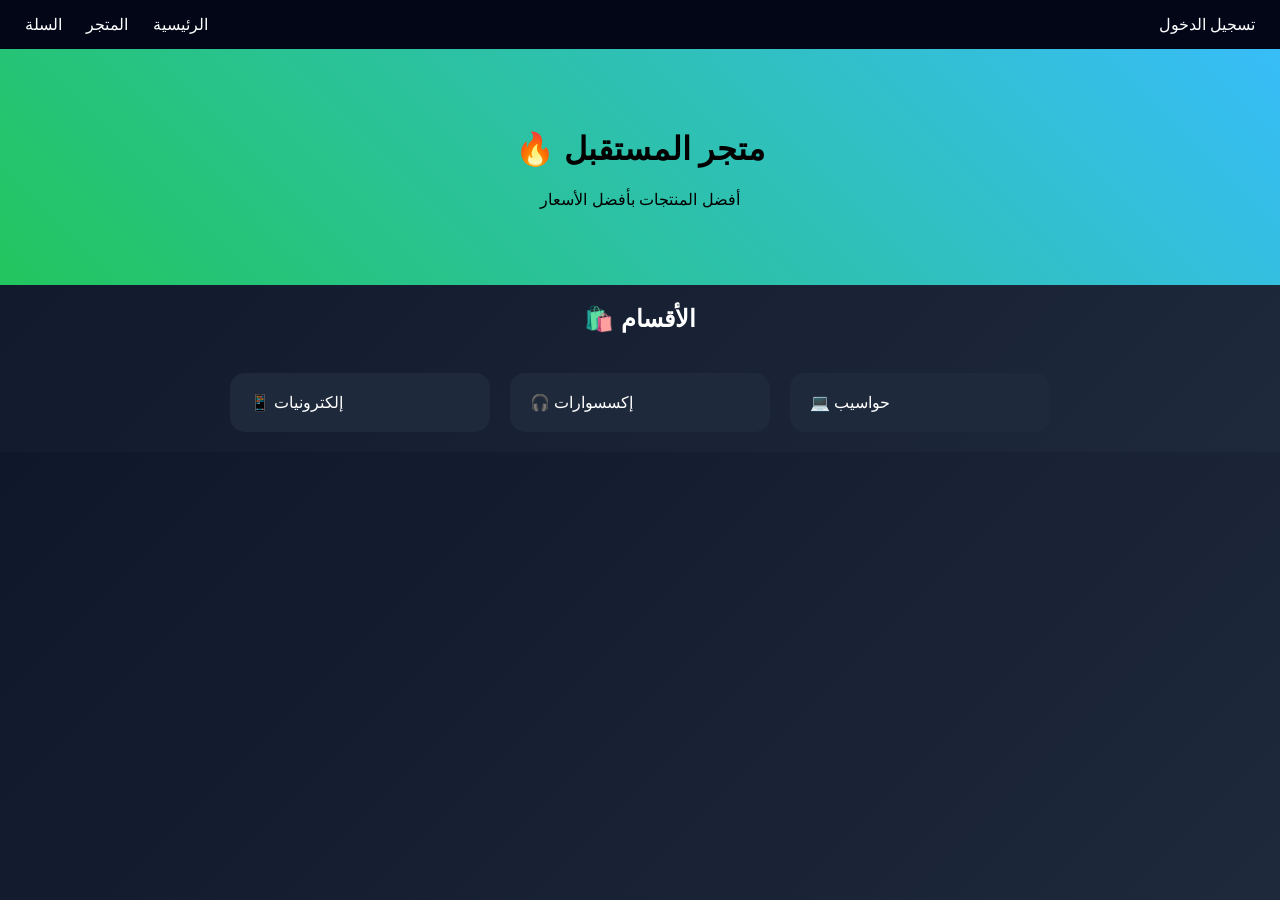
==== index.html @ 4cfd8ab0 "Update index.html" ====
<!DOCTYPE html>
<html lang="ar">
<head>
<meta charset="UTF-8">
<title>الرئيسية</title>
<link rel="stylesheet" href="style.css">
</head>

<body>

<nav>
<div>
<a href="index.html">الرئيسية</a>
<a href="shop.html">المتجر</a>
<a href="cart.html">السلة</a>
</div>

<div>
<a href="login.html">تسجيل الدخول</a>
</div>
</nav>

<div class="hero">
<h1>🔥 متجر المستقبل</h1>
<p>أفضل المنتجات بأفضل الأسعار</p>
</div>

<h2 style="text-align:center;">🛍️ الأقسام</h2>
<div class="products">
<div class="card">📱 إلكترونيات</div>
<div class="card">🎧 إكسسوارات</div>
<div class="card">💻 حواسيب</div>
</div>

</body>
</html>
---- style.css ----
body{
margin:0;
font-family:Arial;
background:linear-gradient(135deg,#0f172a,#1e293b);
color:white;
}

/* Navbar */
nav{
display:flex;
justify-content:space-between;
padding:15px;
background:#020617;
}

nav a{
color:white;
margin:10px;
text-decoration:none;
}

/* Hero */
.hero{
text-align:center;
padding:60px;
background:linear-gradient(45deg,#22c55e,#38bdf8);
color:black;
}

/* Cards */
.products{
display:flex;
flex-wrap:wrap;
gap:20px;
justify-content:center;
padding:20px;
}

.card{
background:#1e293b;
padding:20px;
border-radius:15px;
width:220px;
transition:0.3s;
}

.card:hover{
transform:scale(1.05);
}

button{
background:#22c55e;
border:none;
padding:10px;
border-radius:10px;
color:white;
cursor:pointer;
}

.sale{
color:yellow;
font-weight:bold;
}

input{
padding:10px;
border-radius:8px;
border:none;
margin:10px;
}
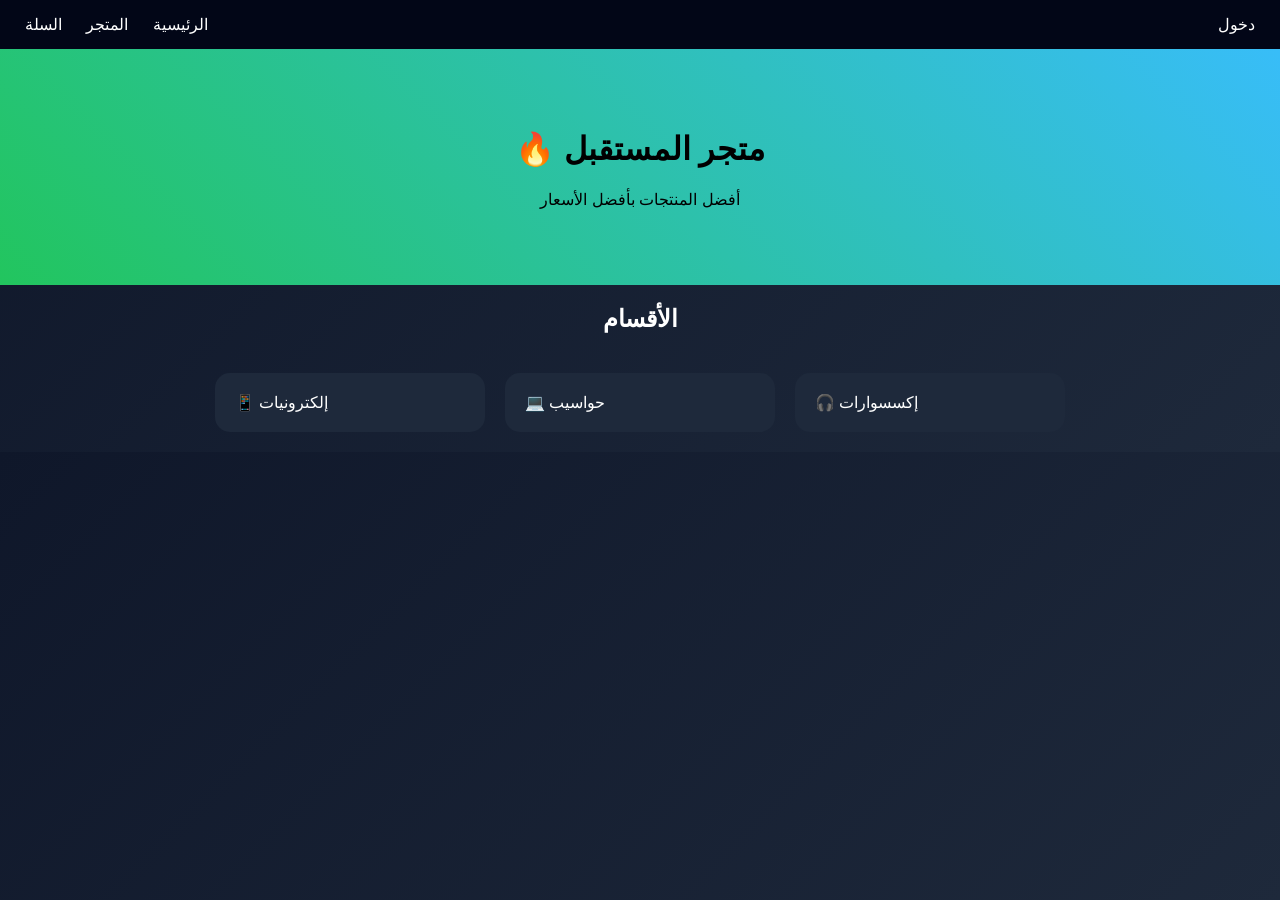
==== commit e679924e: "Update index.html" ====
--- a/index.html
+++ b/index.html
@@ -14,9 +14,8 @@
 <a href="shop.html">المتجر</a>
 <a href="cart.html">السلة</a>
 </div>
-
 <div>
-<a href="login.html">تسجيل الدخول</a>
+<a href="login.html">دخول</a>
 </div>
 </nav>
 
@@ -25,11 +24,12 @@
 <p>أفضل المنتجات بأفضل الأسعار</p>
 </div>
 
-<h2 style="text-align:center;">🛍️ الأقسام</h2>
+<h2 style="text-align:center;">الأقسام</h2>
+
 <div class="products">
 <div class="card">📱 إلكترونيات</div>
+<div class="card">💻 حواسيب</div>
 <div class="card">🎧 إكسسوارات</div>
-<div class="card">💻 حواسيب</div>
 </div>
 
 </body>
--- a/style.css
+++ b/style.css
@@ -27,7 +27,7 @@
 color:black;
 }
 
-/* Cards */
+/* Products */
 .products{
 display:flex;
 flex-wrap:wrap;
@@ -40,12 +40,18 @@
 background:#1e293b;
 padding:20px;
 border-radius:15px;
-width:220px;
+width:230px;
 transition:0.3s;
+position:relative;
 }
 
 .card:hover{
 transform:scale(1.05);
+}
+
+img{
+width:100%;
+border-radius:10px;
 }
 
 button{
@@ -55,16 +61,24 @@
 border-radius:10px;
 color:white;
 cursor:pointer;
+margin:5px;
 }
 
-.sale{
-color:yellow;
-font-weight:bold;
+.badge{
+position:absolute;
+top:10px;
+left:10px;
+background:red;
+padding:5px;
+border-radius:8px;
+font-size:12px;
 }
 
-input{
-padding:10px;
-border-radius:8px;
-border:none;
-margin:10px;
+.rating{
+color:gold;
 }
+
+.favorite{
+cursor:pointer;
+font-size:20px;
+}
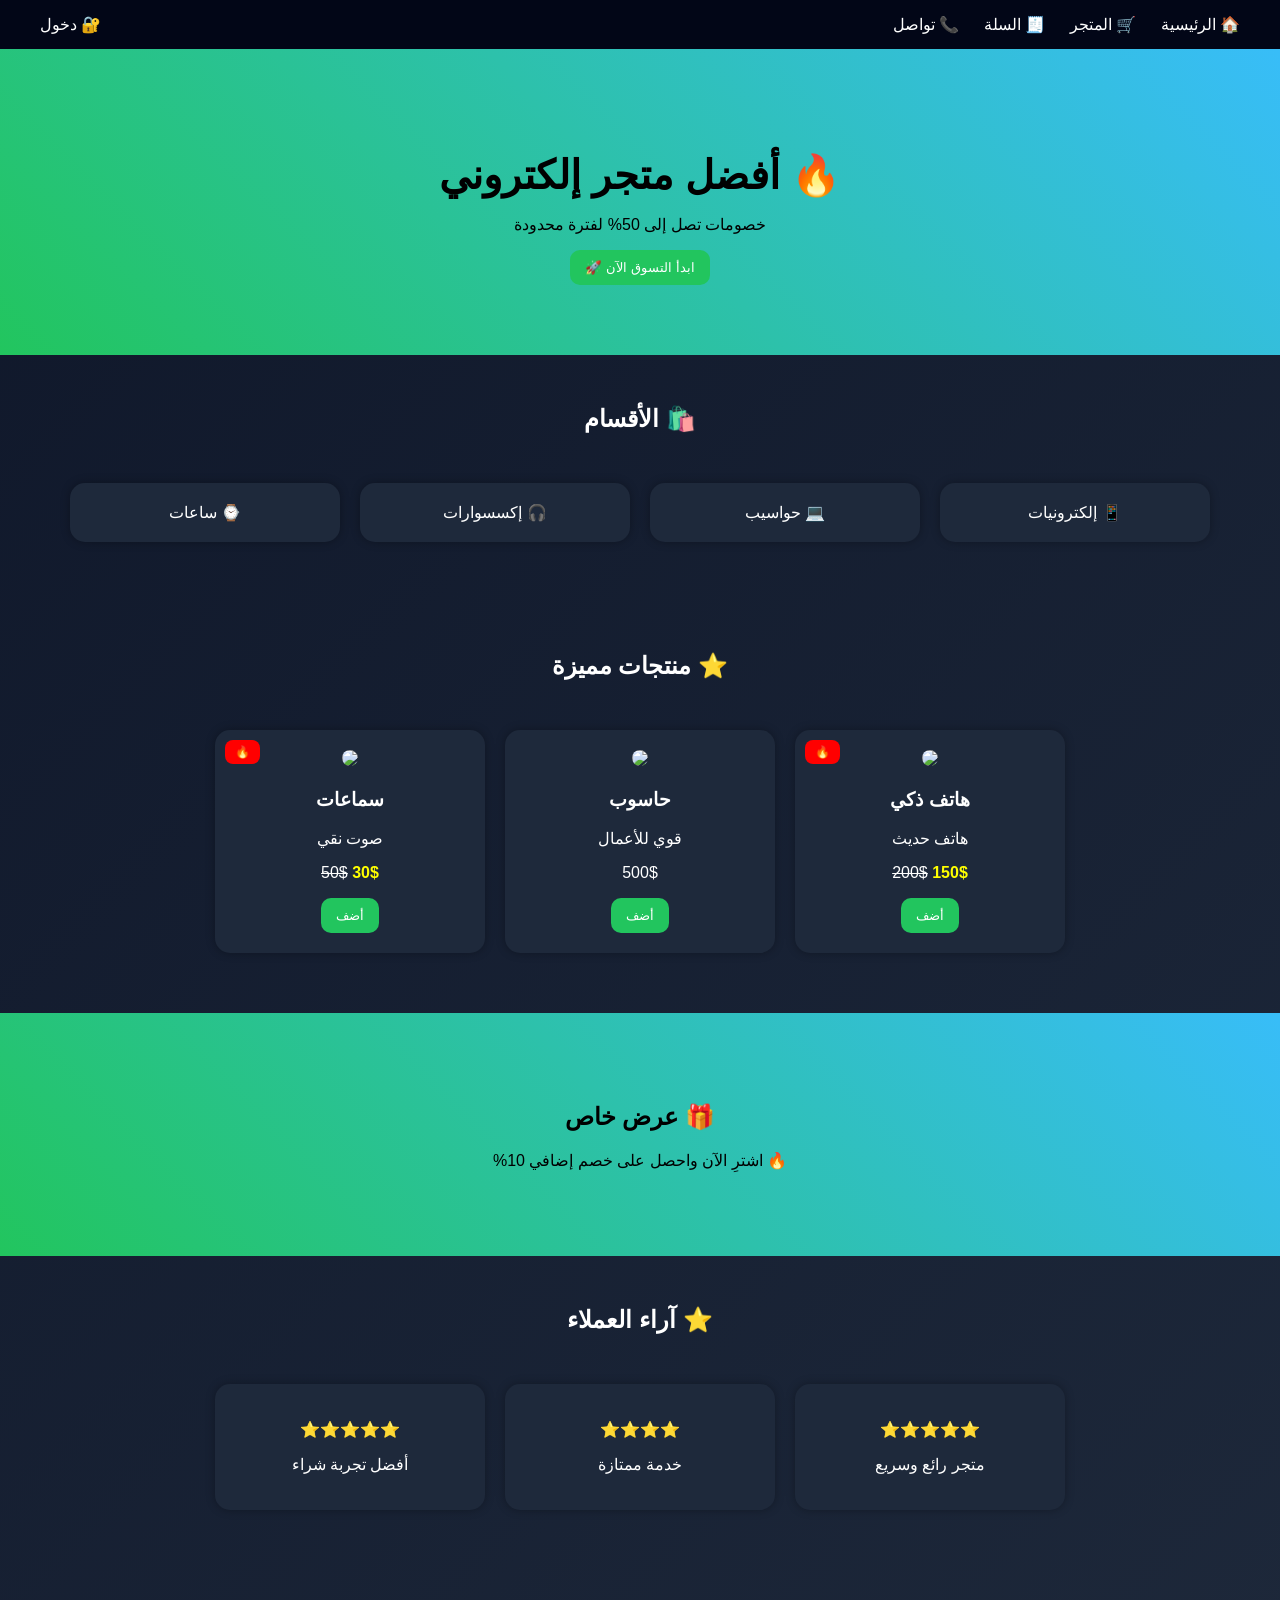
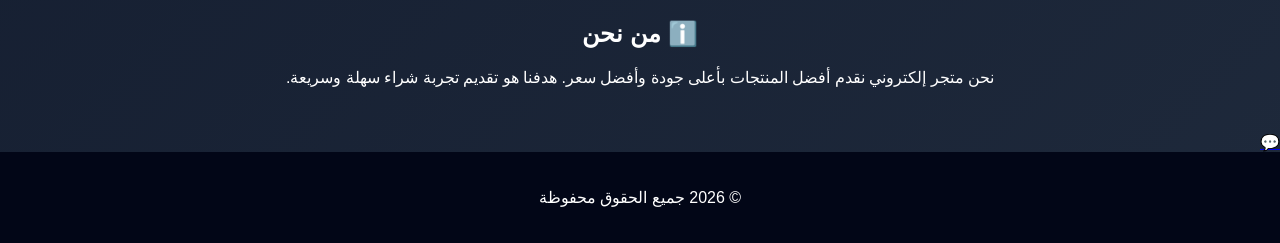
==== commit 0332e661: "Update index.html" ====
--- a/index.html
+++ b/index.html
@@ -1,36 +1,131 @@
 <!DOCTYPE html>
-<html lang="ar">
+<html lang="ar" dir="rtl">
 <head>
 <meta charset="UTF-8">
-<title>الرئيسية</title>
+<meta name="viewport" content="width=device-width, initial-scale=1.0">
+<title>متجر احترافي</title>
 <link rel="stylesheet" href="style.css">
+<script src="script.js"></script>
 </head>
 
 <body>
 
+<!-- ===== Navbar ===== -->
 <nav>
 <div>
-<a href="index.html">الرئيسية</a>
-<a href="shop.html">المتجر</a>
-<a href="cart.html">السلة</a>
+<a href="#">🏠 الرئيسية</a>
+<a href="shop.html">🛒 المتجر</a>
+<a href="cart.html">🧾 السلة</a>
+<a href="contact.html">📞 تواصل</a>
 </div>
+
 <div>
-<a href="login.html">دخول</a>
+<a href="login.html">🔐 دخول</a>
 </div>
 </nav>
 
-<div class="hero">
-<h1>🔥 متجر المستقبل</h1>
-<p>أفضل المنتجات بأفضل الأسعار</p>
-</div>
+<!-- ===== Hero ===== -->
+<section class="hero">
+<h1>🔥 أفضل متجر إلكتروني</h1>
+<p>خصومات تصل إلى 50% لفترة محدودة</p>
+<a href="shop.html">
+<button>ابدأ التسوق الآن 🚀</button>
+</a>
+</section>
 
-<h2 style="text-align:center;">الأقسام</h2>
+<!-- ===== Categories ===== -->
+<section class="container">
+<h2>🛍️ الأقسام</h2>
 
 <div class="products">
 <div class="card">📱 إلكترونيات</div>
 <div class="card">💻 حواسيب</div>
 <div class="card">🎧 إكسسوارات</div>
+<div class="card">⌚ ساعات</div>
 </div>
+</section>
+
+<!-- ===== Featured Products ===== -->
+<section class="container">
+<h2>⭐ منتجات مميزة</h2>
+
+<div class="products">
+
+<div class="card">
+<span class="badge">🔥</span>
+<img src="https://images.unsplash.com/photo-1511707171634-5f897ff02aa9">
+<h3>هاتف ذكي</h3>
+<p>هاتف حديث</p>
+<p><span class="sale">150$</span> <del>200$</del></p>
+<button onclick="add('هاتف',150,'https://images.unsplash.com/photo-1511707171634-5f897ff02aa9')">أضف</button>
+</div>
+
+<div class="card">
+<img src="https://images.unsplash.com/photo-1517336714731-489689fd1ca8">
+<h3>حاسوب</h3>
+<p>قوي للأعمال</p>
+<p>500$</p>
+<button onclick="add('حاسوب',500,'https://images.unsplash.com/photo-1517336714731-489689fd1ca8')">أضف</button>
+</div>
+
+<div class="card">
+<span class="badge">🔥</span>
+<img src="https://images.unsplash.com/photo-1518444065439-e933c06ce9cd">
+<h3>سماعات</h3>
+<p>صوت نقي</p>
+<p><span class="sale">30$</span> <del>50$</del></p>
+<button onclick="add('سماعات',30,'https://images.unsplash.com/photo-1518444065439-e933c06ce9cd')">أضف</button>
+</div>
+
+</div>
+</section>
+
+<!-- ===== Offer Banner ===== -->
+<section class="hero">
+<h2>🎁 عرض خاص</h2>
+<p>🔥 اشترِ الآن واحصل على خصم إضافي 10%</p>
+</section>
+
+<!-- ===== Reviews ===== -->
+<section class="container">
+<h2>⭐ آراء العملاء</h2>
+
+<div class="products">
+
+<div class="card">
+<p>⭐⭐⭐⭐⭐</p>
+<p>متجر رائع وسريع</p>
+</div>
+
+<div class="card">
+<p>⭐⭐⭐⭐</p>
+<p>خدمة ممتازة</p>
+</div>
+
+<div class="card">
+<p>⭐⭐⭐⭐⭐</p>
+<p>أفضل تجربة شراء</p>
+</div>
+
+</div>
+</section>
+
+<!-- ===== About ===== -->
+<section class="container">
+<h2>ℹ️ من نحن</h2>
+<p>
+نحن متجر إلكتروني نقدم أفضل المنتجات بأعلى جودة وأفضل سعر.
+هدفنا هو تقديم تجربة شراء سهلة وسريعة.
+</p>
+</section>
+
+<!-- ===== WhatsApp ===== -->
+<a href="https://wa.me/2130673757838" class="whatsapp">💬</a>
+
+<!-- ===== Footer ===== -->
+<footer style="text-align:center;padding:20px;background:#020617;">
+<p>© 2026 جميع الحقوق محفوظة</p>
+</footer>
 
 </body>
 </html>
--- a/style.css
+++ b/style.css
@@ -1,39 +1,53 @@
+
+/* ===== الأساس ===== */
 body{
 margin:0;
-font-family:Arial;
+font-family:Arial, sans-serif;
 background:linear-gradient(135deg,#0f172a,#1e293b);
 color:white;
 }
 
-/* Navbar */
+/* ===== Navbar ===== */
 nav{
 display:flex;
 justify-content:space-between;
-padding:15px;
+align-items:center;
+padding:15px 30px;
 background:#020617;
+box-shadow:0 0 10px rgba(0,0,0,0.5);
 }
 
 nav a{
 color:white;
-margin:10px;
+margin:0 10px;
 text-decoration:none;
-}
-
-/* Hero */
+transition:0.3s;
+}
+
+nav a:hover{
+color:#38bdf8;
+}
+
+/* ===== Hero ===== */
 .hero{
 text-align:center;
-padding:60px;
+padding:70px 20px;
 background:linear-gradient(45deg,#22c55e,#38bdf8);
 color:black;
 }
 
-/* Products */
+.hero h1{
+font-size:40px;
+margin-bottom:10px;
+}
+
+/* ===== Products ===== */
 .products{
 display:flex;
 flex-wrap:wrap;
+justify-content:center;
 gap:20px;
-justify-content:center;
-padding:20px;
+padding:30px;
 }
 
 .card{
@@ -41,27 +55,29 @@
 padding:20px;
 border-radius:15px;
 width:230px;
-transition:0.3s;
 position:relative;
+transition:0.3s;
+box-shadow:0 0 10px rgba(0,0,0,0.3);
 }
 
 .card:hover{
-transform:scale(1.05);
-}
-
-img{
+transform:translateY(-10px) scale(1.03);
+box-shadow:0 0 20px rgba(0,0,0,0.6);
+}
+
+.card img{
 width:100%;
 border-radius:10px;
 }
 
-button{
-background:#22c55e;
-border:none;
-padding:10px;
-border-radius:10px;
-color:white;
-cursor:pointer;
-margin:5px;
+/* ===== الأسعار ===== */
+.price{
+margin:10px 0;
+}
+
+.sale{
+color:yellow;
+font-weight:bold;
 }
 
 .badge{
@@ -69,16 +85,129 @@
 top:10px;
 left:10px;
 background:red;
-padding:5px;
+padding:5px 10px;
 border-radius:8px;
 font-size:12px;
 }
 
+/* ===== التقييم ===== */
 .rating{
 color:gold;
-}
-
+margin:5px 0;
+}
+
+/* ===== الأزرار ===== */
+button{
+background:#22c55e;
+border:none;
+padding:10px 15px;
+border-radius:10px;
+color:white;
+cursor:pointer;
+transition:0.3s;
+}
+
+button:hover{
+background:#16a34a;
+transform:scale(1.05);
+}
+
+/* ===== المفضلة ===== */
 .favorite{
 cursor:pointer;
 font-size:20px;
-}
+display:inline-block;
+margin:5px;
+transition:0.3s;
+}
+
+.favorite:hover{
+transform:scale(1.2);
+color:red;
+}
+
+/* ===== السلة ===== */
+.item{
+background:#1e293b;
+padding:15px;
+margin:15px;
+border-radius:15px;
+display:flex;
+align-items:center;
+gap:15px;
+}
+
+.item img{
+width:80px;
+border-radius:10px;
+}
+
+.item h3{
+margin:0;
+}
+
+/* ===== الكمية ===== */
+.qty{
+display:flex;
+align-items:center;
+gap:10px;
+}
+
+.qty button{
+padding:5px 10px;
+}
+
+/* ===== الإجمالي ===== */
+.summary{
+text-align:center;
+padding:20px;
+background:#020617;
+border-radius:10px;
+margin:20px;
+}
+
+/* ===== input ===== */
+input{
+padding:10px;
+border-radius:10px;
+border:none;
+margin:10px;
+}
+
+/* ===== إشعارات ===== */
+.notify{
+position:fixed;
+top:20px;
+right:20px;
+background:#22c55e;
+padding:15px;
+border-radius:10px;
+box-shadow:0 0 10px #22c55e;
+animation:fade 2s;
+}
+
+@keyframes fade{
+0%{opacity:0; transform:translateY(-20px);}
+10%{opacity:1;}
+90%{opacity:1;}
+100%{opacity:0; transform:translateY(-20px);}
+}
+
+/* ===== صفحات عامة ===== */
+.container{
+padding:30px;
+text-align:center;
+}
+
+/* ===== Responsive ===== */
+@media(max-width:768px){
+.products{
+flex-direction:column;
+align-items:center;
+}
+
+.item{
+flex-direction:column;
+text-align:center;
+}
+}
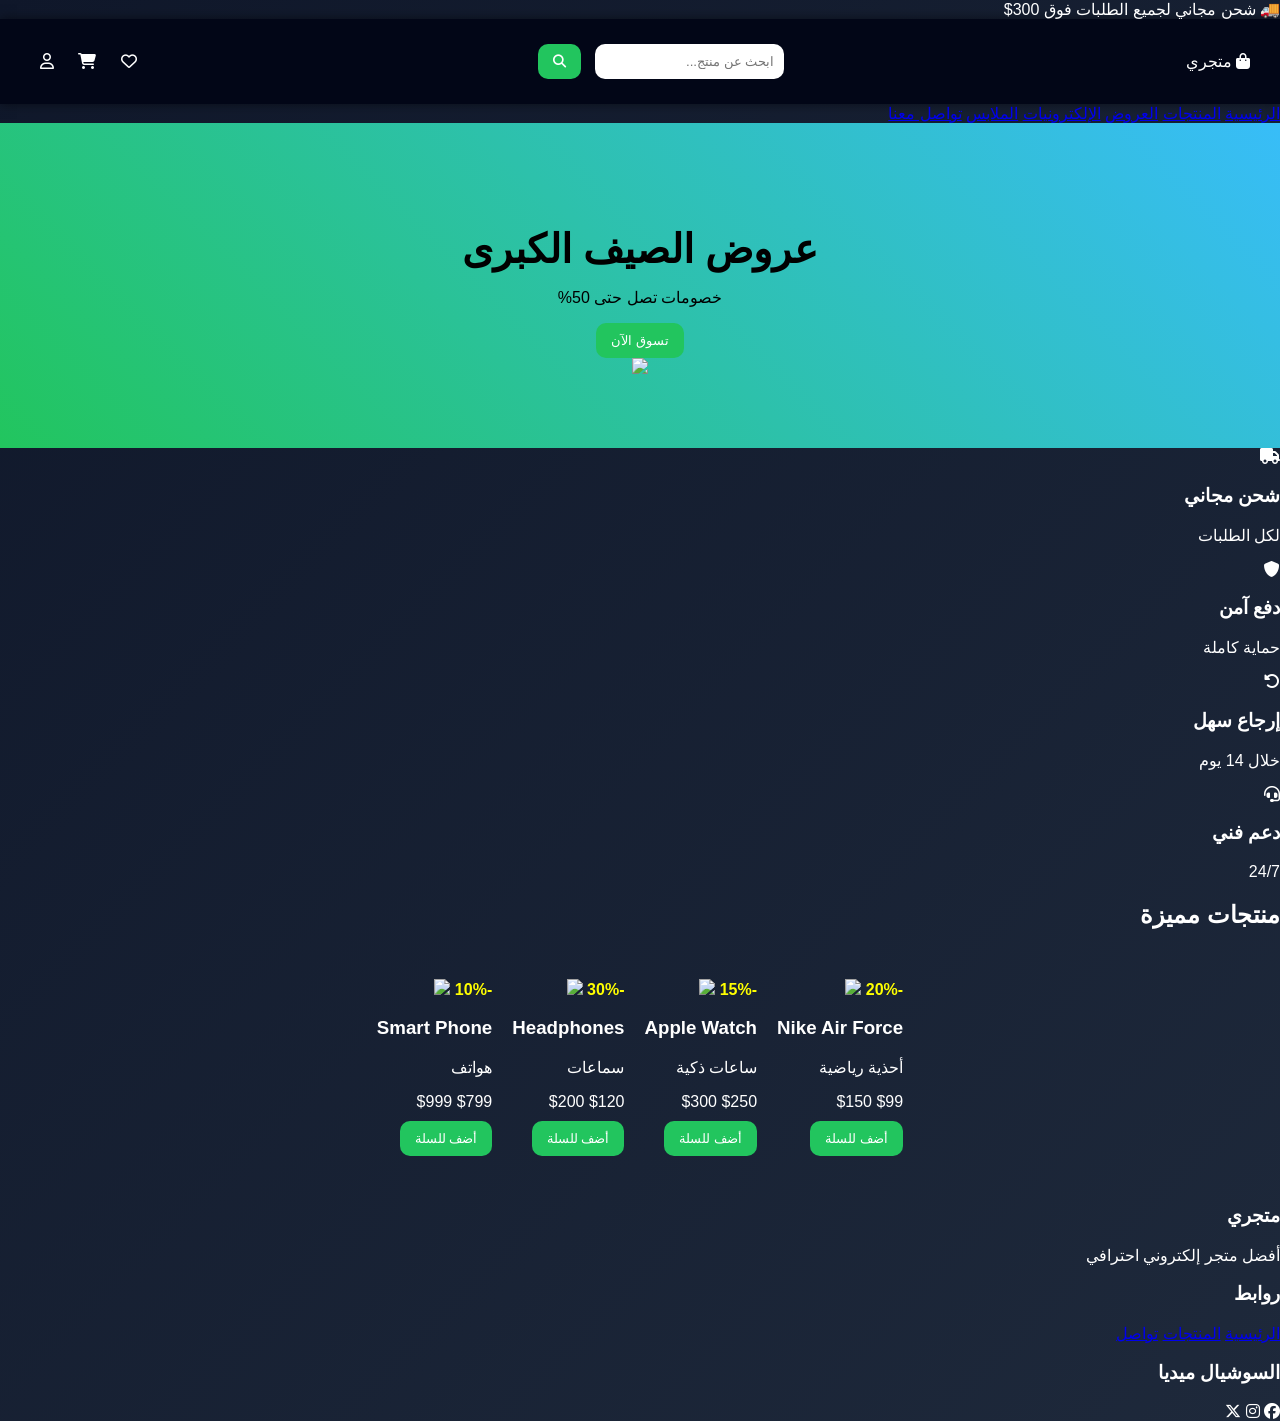
==== commit 50dd8af8: "Update index.html" ====
--- a/index.html
+++ b/index.html
@@ -1,131 +1,237 @@
+<!-- index.html -->
 <!DOCTYPE html>
 <html lang="ar" dir="rtl">
 <head>
-<meta charset="UTF-8">
-<meta name="viewport" content="width=device-width, initial-scale=1.0">
-<title>متجر احترافي</title>
-<link rel="stylesheet" href="style.css">
+  <meta charset="UTF-8">
+  <meta name="viewport" content="width=device-width, initial-scale=1.0">
+  <title>متجري الاحترافي</title>
+
+  <!-- Icons -->
+  <link rel="stylesheet"
+  href="https://cdnjs.cloudflare.com/ajax/libs/font-awesome/6.5.1/css/all.min.css"/>
+
+  <!-- CSS -->
+  <link rel="stylesheet" href="style.css">
+</head>
+
+<body>
+
+<!-- ================= TOP BAR ================= -->
+<div class="top-bar">
+  🚚 شحن مجاني لجميع الطلبات فوق 300$
+</div>
+
+<!-- ================= NAVBAR ================= -->
+<nav class="navbar">
+
+  <div class="logo">
+    <i class="fa-solid fa-bag-shopping"></i>
+    <span>متجري</span>
+  </div>
+
+  <div class="search-box">
+    <input type="text" placeholder="ابحث عن منتج...">
+    <button><i class="fa-solid fa-magnifying-glass"></i></button>
+  </div>
+
+  <div class="nav-icons">
+    <a href="#"><i class="fa-regular fa-heart"></i></a>
+    <a href="#"><i class="fa-solid fa-cart-shopping"></i></a>
+    <a href="#"><i class="fa-regular fa-user"></i></a>
+  </div>
+
+</nav>
+
+<!-- ================= MENU ================= -->
+<div class="menu">
+
+  <a href="#">الرئيسية</a>
+  <a href="#">المنتجات</a>
+  <a href="#">العروض</a>
+  <a href="#">الإلكترونيات</a>
+  <a href="#">الملابس</a>
+  <a href="#">تواصل معنا</a>
+
+</div>
+
+<!-- ================= HERO ================= -->
+<section class="hero">
+
+  <div class="hero-text">
+    <h1>عروض الصيف الكبرى</h1>
+    <p>خصومات تصل حتى 50%</p>
+    <button>تسوق الآن</button>
+  </div>
+
+  <div class="hero-image">
+    <img src="https://images.unsplash.com/photo-1511707171634-5f897ff02aa9?q=80&w=1200&auto=format&fit=crop">
+  </div>
+
+</section>
+
+<!-- ================= FEATURES ================= -->
+<section class="features">
+
+  <div class="feature">
+    <i class="fa-solid fa-truck"></i>
+    <h3>شحن مجاني</h3>
+    <p>لكل الطلبات</p>
+  </div>
+
+  <div class="feature">
+    <i class="fa-solid fa-shield"></i>
+    <h3>دفع آمن</h3>
+    <p>حماية كاملة</p>
+  </div>
+
+  <div class="feature">
+    <i class="fa-solid fa-rotate-left"></i>
+    <h3>إرجاع سهل</h3>
+    <p>خلال 14 يوم</p>
+  </div>
+
+  <div class="feature">
+    <i class="fa-solid fa-headset"></i>
+    <h3>دعم فني</h3>
+    <p>24/7</p>
+  </div>
+
+</section>
+
+<!-- ================= PRODUCTS ================= -->
+<section class="products-section">
+
+  <div class="section-title">
+    <h2>منتجات مميزة</h2>
+  </div>
+
+  <div class="products">
+
+    <!-- PRODUCT -->
+    <div class="product-card">
+
+      <span class="sale">-20%</span>
+
+      <img src="https://images.unsplash.com/photo-1542291026-7eec264c27ff?q=80&w=800&auto=format&fit=crop">
+
+      <h3>Nike Air Force</h3>
+
+      <p class="category">أحذية رياضية</p>
+
+      <div class="price">
+        <span class="new-price">$99</span>
+        <span class="old-price">$150</span>
+      </div>
+
+      <button onclick="addToCart('Nike Air Force')">
+        أضف للسلة
+      </button>
+
+    </div>
+
+    <!-- PRODUCT -->
+    <div class="product-card">
+
+      <span class="sale">-15%</span>
+
+      <img src="https://images.unsplash.com/photo-1512496015851-a90fb38ba796?q=80&w=800&auto=format&fit=crop">
+
+      <h3>Apple Watch</h3>
+
+      <p class="category">ساعات ذكية</p>
+
+      <div class="price">
+        <span class="new-price">$250</span>
+        <span class="old-price">$300</span>
+      </div>
+
+      <button onclick="addToCart('Apple Watch')">
+        أضف للسلة
+      </button>
+
+    </div>
+
+    <!-- PRODUCT -->
+    <div class="product-card">
+
+      <span class="sale">-30%</span>
+
+      <img src="https://images.unsplash.com/photo-1505740420928-5e560c06d30e?q=80&w=800&auto=format&fit=crop">
+
+      <h3>Headphones</h3>
+
+      <p class="category">سماعات</p>
+
+      <div class="price">
+        <span class="new-price">$120</span>
+        <span class="old-price">$200</span>
+      </div>
+
+      <button onclick="addToCart('Headphones')">
+        أضف للسلة
+      </button>
+
+    </div>
+
+    <!-- PRODUCT -->
+    <div class="product-card">
+
+      <span class="sale">-10%</span>
+
+      <img src="https://images.unsplash.com/photo-1546868871-7041f2a55e12?q=80&w=800&auto=format&fit=crop">
+
+      <h3>Smart Phone</h3>
+
+      <p class="category">هواتف</p>
+
+      <div class="price">
+        <span class="new-price">$799</span>
+        <span class="old-price">$999</span>
+      </div>
+
+      <button onclick="addToCart('Smart Phone')">
+        أضف للسلة
+      </button>
+
+    </div>
+
+  </div>
+
+</section>
+
+<!-- ================= FOOTER ================= -->
+<footer>
+
+  <div class="footer-content">
+
+    <div>
+      <h3>متجري</h3>
+      <p>أفضل متجر إلكتروني احترافي</p>
+    </div>
+
+    <div>
+      <h3>روابط</h3>
+      <a href="#">الرئيسية</a>
+      <a href="#">المنتجات</a>
+      <a href="#">تواصل</a>
+    </div>
+
+    <div>
+      <h3>السوشيال ميديا</h3>
+
+      <div class="socials">
+        <i class="fa-brands fa-facebook"></i>
+        <i class="fa-brands fa-instagram"></i>
+        <i class="fa-brands fa-x-twitter"></i>
+      </div>
+
+    </div>
+
+  </div>
+
+</footer>
+
 <script src="script.js"></script>
-</head>
-
-<body>
-
-<!-- ===== Navbar ===== -->
-<nav>
-<div>
-<a href="#">🏠 الرئيسية</a>
-<a href="shop.html">🛒 المتجر</a>
-<a href="cart.html">🧾 السلة</a>
-<a href="contact.html">📞 تواصل</a>
-</div>
-
-<div>
-<a href="login.html">🔐 دخول</a>
-</div>
-</nav>
-
-<!-- ===== Hero ===== -->
-<section class="hero">
-<h1>🔥 أفضل متجر إلكتروني</h1>
-<p>خصومات تصل إلى 50% لفترة محدودة</p>
-<a href="shop.html">
-<button>ابدأ التسوق الآن 🚀</button>
-</a>
-</section>
-
-<!-- ===== Categories ===== -->
-<section class="container">
-<h2>🛍️ الأقسام</h2>
-
-<div class="products">
-<div class="card">📱 إلكترونيات</div>
-<div class="card">💻 حواسيب</div>
-<div class="card">🎧 إكسسوارات</div>
-<div class="card">⌚ ساعات</div>
-</div>
-</section>
-
-<!-- ===== Featured Products ===== -->
-<section class="container">
-<h2>⭐ منتجات مميزة</h2>
-
-<div class="products">
-
-<div class="card">
-<span class="badge">🔥</span>
-<img src="https://images.unsplash.com/photo-1511707171634-5f897ff02aa9">
-<h3>هاتف ذكي</h3>
-<p>هاتف حديث</p>
-<p><span class="sale">150$</span> <del>200$</del></p>
-<button onclick="add('هاتف',150,'https://images.unsplash.com/photo-1511707171634-5f897ff02aa9')">أضف</button>
-</div>
-
-<div class="card">
-<img src="https://images.unsplash.com/photo-1517336714731-489689fd1ca8">
-<h3>حاسوب</h3>
-<p>قوي للأعمال</p>
-<p>500$</p>
-<button onclick="add('حاسوب',500,'https://images.unsplash.com/photo-1517336714731-489689fd1ca8')">أضف</button>
-</div>
-
-<div class="card">
-<span class="badge">🔥</span>
-<img src="https://images.unsplash.com/photo-1518444065439-e933c06ce9cd">
-<h3>سماعات</h3>
-<p>صوت نقي</p>
-<p><span class="sale">30$</span> <del>50$</del></p>
-<button onclick="add('سماعات',30,'https://images.unsplash.com/photo-1518444065439-e933c06ce9cd')">أضف</button>
-</div>
-
-</div>
-</section>
-
-<!-- ===== Offer Banner ===== -->
-<section class="hero">
-<h2>🎁 عرض خاص</h2>
-<p>🔥 اشترِ الآن واحصل على خصم إضافي 10%</p>
-</section>
-
-<!-- ===== Reviews ===== -->
-<section class="container">
-<h2>⭐ آراء العملاء</h2>
-
-<div class="products">
-
-<div class="card">
-<p>⭐⭐⭐⭐⭐</p>
-<p>متجر رائع وسريع</p>
-</div>
-
-<div class="card">
-<p>⭐⭐⭐⭐</p>
-<p>خدمة ممتازة</p>
-</div>
-
-<div class="card">
-<p>⭐⭐⭐⭐⭐</p>
-<p>أفضل تجربة شراء</p>
-</div>
-
-</div>
-</section>
-
-<!-- ===== About ===== -->
-<section class="container">
-<h2>ℹ️ من نحن</h2>
-<p>
-نحن متجر إلكتروني نقدم أفضل المنتجات بأعلى جودة وأفضل سعر.
-هدفنا هو تقديم تجربة شراء سهلة وسريعة.
-</p>
-</section>
-
-<!-- ===== WhatsApp ===== -->
-<a href="https://wa.me/2130673757838" class="whatsapp">💬</a>
-
-<!-- ===== Footer ===== -->
-<footer style="text-align:center;padding:20px;background:#020617;">
-<p>© 2026 جميع الحقوق محفوظة</p>
-</footer>
 
 </body>
 </html>
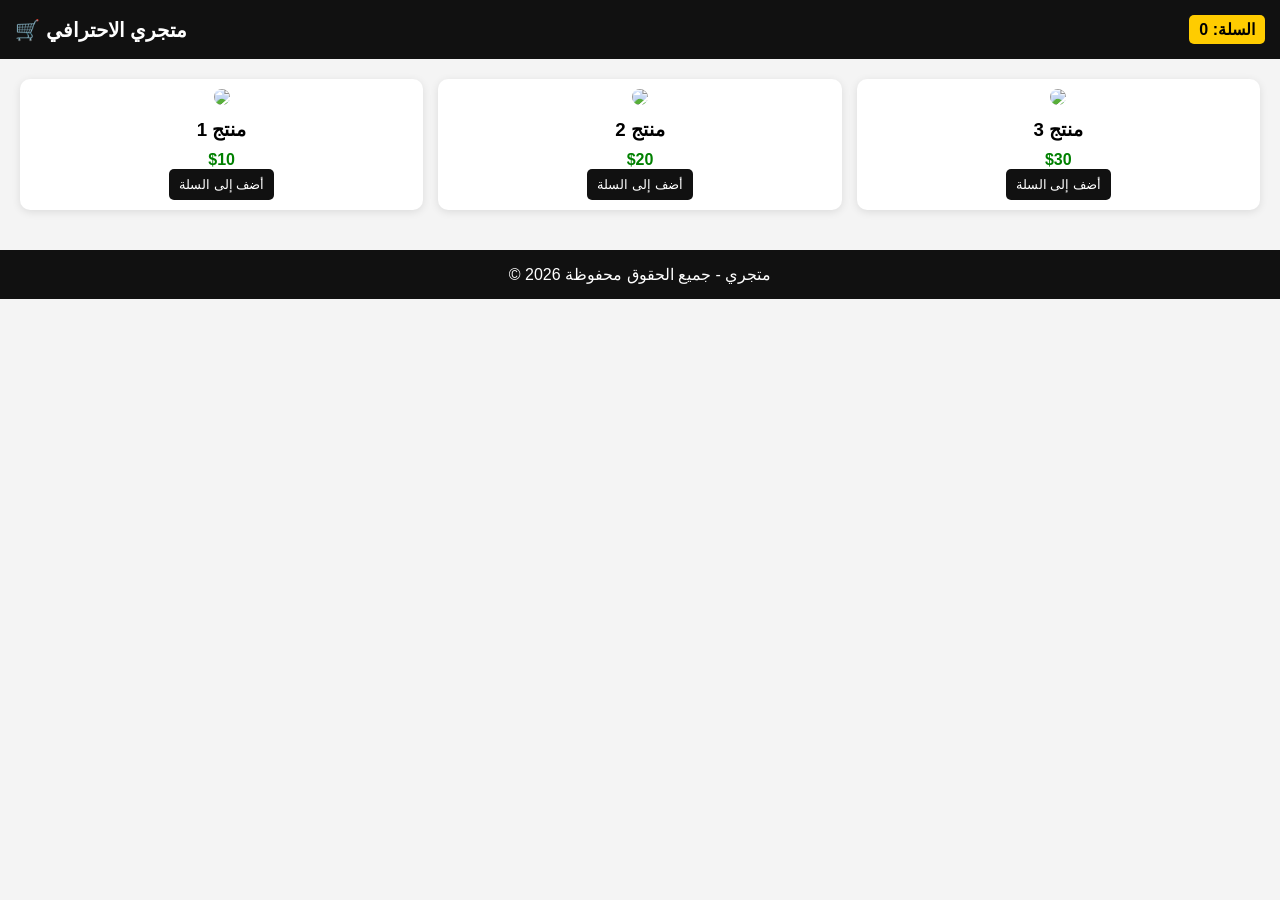
==== commit e15c19ff: "Update index.html" ====
--- a/index.html
+++ b/index.html
@@ -1,237 +1,71 @@
-<!-- index.html -->
 <!DOCTYPE html>
-<html lang="ar" dir="rtl">
+<html lang="ar">
 <head>
-  <meta charset="UTF-8">
-  <meta name="viewport" content="width=device-width, initial-scale=1.0">
-  <title>متجري الاحترافي</title>
-
-  <!-- Icons -->
-  <link rel="stylesheet"
-  href="https://cdnjs.cloudflare.com/ajax/libs/font-awesome/6.5.1/css/all.min.css"/>
-
-  <!-- CSS -->
-  <link rel="stylesheet" href="style.css">
+<meta charset="UTF-8" />
+<meta name="viewport" content="width=device-width, initial-scale=1.0" />
+<title>متجري الاحترافي</title>
+<style>
+*{margin:0;padding:0;box-sizing:border-box;font-family:Arial}
+body{background:#f4f4f4}
+header{background:#111;color:#fff;padding:15px;display:flex;justify-content:space-between;align-items:center}
+header h1{font-size:20px}
+.cart{background:#ffcc00;color:#000;padding:5px 10px;border-radius:5px;font-weight:bold}
+.container{display:grid;grid-template-columns:repeat(auto-fit,minmax(200px,1fr));gap:15px;padding:20px}
+.card{background:#fff;border-radius:10px;padding:10px;box-shadow:0 2px 8px rgba(0,0,0,0.1);text-align:center;transition:0.3s}
+.card:hover{transform:scale(1.03)}
+.card img{width:100%;border-radius:10px}
+.card h3{margin:10px 0}
+.price{color:green;font-weight:bold}
+button{background:#111;color:#fff;border:none;padding:8px 10px;border-radius:5px;cursor:pointer}
+button:hover{background:#333}
+footer{text-align:center;padding:15px;margin-top:20px;background:#111;color:#fff}
+</style>
 </head>
-
 <body>
 
-<!-- ================= TOP BAR ================= -->
-<div class="top-bar">
-  🚚 شحن مجاني لجميع الطلبات فوق 300$
+<header>
+<h1>🛒 متجري الاحترافي</h1>
+<div class="cart">السلة: <span id="cart-count">0</span></div>
+</header>
+
+<div class="container">
+
+<div class="card">
+<img src="https://via.placeholder.com/300" />
+<h3>منتج 1</h3>
+<p class="price">$10</p>
+<button onclick="addToCart()">أضف إلى السلة</button>
 </div>
 
-<!-- ================= NAVBAR ================= -->
-<nav class="navbar">
+<div class="card">
+<img src="https://via.placeholder.com/300" />
+<h3>منتج 2</h3>
+<p class="price">$20</p>
+<button onclick="addToCart()">أضف إلى السلة</button>
+</div>
 
-  <div class="logo">
-    <i class="fa-solid fa-bag-shopping"></i>
-    <span>متجري</span>
-  </div>
-
-  <div class="search-box">
-    <input type="text" placeholder="ابحث عن منتج...">
-    <button><i class="fa-solid fa-magnifying-glass"></i></button>
-  </div>
-
-  <div class="nav-icons">
-    <a href="#"><i class="fa-regular fa-heart"></i></a>
-    <a href="#"><i class="fa-solid fa-cart-shopping"></i></a>
-    <a href="#"><i class="fa-regular fa-user"></i></a>
-  </div>
-
-</nav>
-
-<!-- ================= MENU ================= -->
-<div class="menu">
-
-  <a href="#">الرئيسية</a>
-  <a href="#">المنتجات</a>
-  <a href="#">العروض</a>
-  <a href="#">الإلكترونيات</a>
-  <a href="#">الملابس</a>
-  <a href="#">تواصل معنا</a>
+<div class="card">
+<img src="https://via.placeholder.com/300" />
+<h3>منتج 3</h3>
+<p class="price">$30</p>
+<button onclick="addToCart()">أضف إلى السلة</button>
+</div>
 
 </div>
 
-<!-- ================= HERO ================= -->
-<section class="hero">
-
-  <div class="hero-text">
-    <h1>عروض الصيف الكبرى</h1>
-    <p>خصومات تصل حتى 50%</p>
-    <button>تسوق الآن</button>
-  </div>
-
-  <div class="hero-image">
-    <img src="https://images.unsplash.com/photo-1511707171634-5f897ff02aa9?q=80&w=1200&auto=format&fit=crop">
-  </div>
-
-</section>
-
-<!-- ================= FEATURES ================= -->
-<section class="features">
-
-  <div class="feature">
-    <i class="fa-solid fa-truck"></i>
-    <h3>شحن مجاني</h3>
-    <p>لكل الطلبات</p>
-  </div>
-
-  <div class="feature">
-    <i class="fa-solid fa-shield"></i>
-    <h3>دفع آمن</h3>
-    <p>حماية كاملة</p>
-  </div>
-
-  <div class="feature">
-    <i class="fa-solid fa-rotate-left"></i>
-    <h3>إرجاع سهل</h3>
-    <p>خلال 14 يوم</p>
-  </div>
-
-  <div class="feature">
-    <i class="fa-solid fa-headset"></i>
-    <h3>دعم فني</h3>
-    <p>24/7</p>
-  </div>
-
-</section>
-
-<!-- ================= PRODUCTS ================= -->
-<section class="products-section">
-
-  <div class="section-title">
-    <h2>منتجات مميزة</h2>
-  </div>
-
-  <div class="products">
-
-    <!-- PRODUCT -->
-    <div class="product-card">
-
-      <span class="sale">-20%</span>
-
-      <img src="https://images.unsplash.com/photo-1542291026-7eec264c27ff?q=80&w=800&auto=format&fit=crop">
-
-      <h3>Nike Air Force</h3>
-
-      <p class="category">أحذية رياضية</p>
-
-      <div class="price">
-        <span class="new-price">$99</span>
-        <span class="old-price">$150</span>
-      </div>
-
-      <button onclick="addToCart('Nike Air Force')">
-        أضف للسلة
-      </button>
-
-    </div>
-
-    <!-- PRODUCT -->
-    <div class="product-card">
-
-      <span class="sale">-15%</span>
-
-      <img src="https://images.unsplash.com/photo-1512496015851-a90fb38ba796?q=80&w=800&auto=format&fit=crop">
-
-      <h3>Apple Watch</h3>
-
-      <p class="category">ساعات ذكية</p>
-
-      <div class="price">
-        <span class="new-price">$250</span>
-        <span class="old-price">$300</span>
-      </div>
-
-      <button onclick="addToCart('Apple Watch')">
-        أضف للسلة
-      </button>
-
-    </div>
-
-    <!-- PRODUCT -->
-    <div class="product-card">
-
-      <span class="sale">-30%</span>
-
-      <img src="https://images.unsplash.com/photo-1505740420928-5e560c06d30e?q=80&w=800&auto=format&fit=crop">
-
-      <h3>Headphones</h3>
-
-      <p class="category">سماعات</p>
-
-      <div class="price">
-        <span class="new-price">$120</span>
-        <span class="old-price">$200</span>
-      </div>
-
-      <button onclick="addToCart('Headphones')">
-        أضف للسلة
-      </button>
-
-    </div>
-
-    <!-- PRODUCT -->
-    <div class="product-card">
-
-      <span class="sale">-10%</span>
-
-      <img src="https://images.unsplash.com/photo-1546868871-7041f2a55e12?q=80&w=800&auto=format&fit=crop">
-
-      <h3>Smart Phone</h3>
-
-      <p class="category">هواتف</p>
-
-      <div class="price">
-        <span class="new-price">$799</span>
-        <span class="old-price">$999</span>
-      </div>
-
-      <button onclick="addToCart('Smart Phone')">
-        أضف للسلة
-      </button>
-
-    </div>
-
-  </div>
-
-</section>
-
-<!-- ================= FOOTER ================= -->
 <footer>
-
-  <div class="footer-content">
-
-    <div>
-      <h3>متجري</h3>
-      <p>أفضل متجر إلكتروني احترافي</p>
-    </div>
-
-    <div>
-      <h3>روابط</h3>
-      <a href="#">الرئيسية</a>
-      <a href="#">المنتجات</a>
-      <a href="#">تواصل</a>
-    </div>
-
-    <div>
-      <h3>السوشيال ميديا</h3>
-
-      <div class="socials">
-        <i class="fa-brands fa-facebook"></i>
-        <i class="fa-brands fa-instagram"></i>
-        <i class="fa-brands fa-x-twitter"></i>
-      </div>
-
-    </div>
-
-  </div>
-
+© 2026 متجري - جميع الحقوق محفوظة
 </footer>
 
-<script src="script.js"></script>
+<script>
+let count = 0;
+function addToCart(){
+count++;
+document.getElementById('cart-count').innerText = count;
+alert('تمت إضافة المنتج إلى السلة 🛒');
+}
+</script>
 
 </body>
 </html>
+
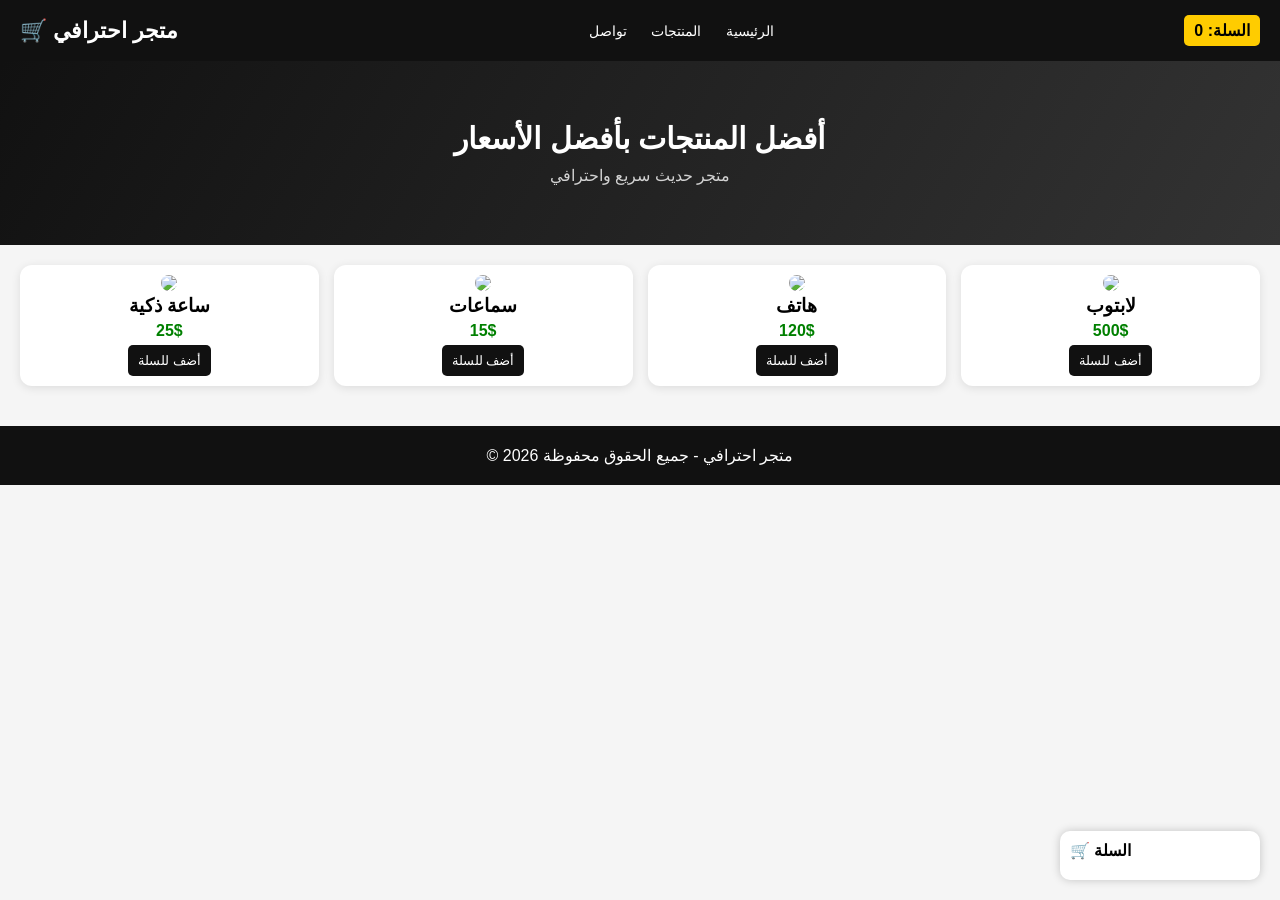
==== commit 0ab66a10: "Update index.html" ====
--- a/index.html
+++ b/index.html
@@ -1,71 +1,198 @@
 <!DOCTYPE html>
 <html lang="ar">
 <head>
-<meta charset="UTF-8" />
-<meta name="viewport" content="width=device-width, initial-scale=1.0" />
-<title>متجري الاحترافي</title>
+<meta charset="UTF-8">
+<meta name="viewport" content="width=device-width, initial-scale=1.0">
+<title>متجر احترافي متطور</title>
+
 <style>
 *{margin:0;padding:0;box-sizing:border-box;font-family:Arial}
-body{background:#f4f4f4}
-header{background:#111;color:#fff;padding:15px;display:flex;justify-content:space-between;align-items:center}
-header h1{font-size:20px}
-.cart{background:#ffcc00;color:#000;padding:5px 10px;border-radius:5px;font-weight:bold}
-.container{display:grid;grid-template-columns:repeat(auto-fit,minmax(200px,1fr));gap:15px;padding:20px}
-.card{background:#fff;border-radius:10px;padding:10px;box-shadow:0 2px 8px rgba(0,0,0,0.1);text-align:center;transition:0.3s}
-.card:hover{transform:scale(1.03)}
-.card img{width:100%;border-radius:10px}
-.card h3{margin:10px 0}
-.price{color:green;font-weight:bold}
-button{background:#111;color:#fff;border:none;padding:8px 10px;border-radius:5px;cursor:pointer}
+body{background:#f5f5f5}
+
+/* الهيدر */
+header{
+background:#111;
+color:#fff;
+padding:15px 20px;
+display:flex;
+justify-content:space-between;
+align-items:center;
+flex-wrap:wrap;
+}
+
+header h1{font-size:22px}
+
+nav a{
+color:#fff;
+margin:0 10px;
+text-decoration:none;
+font-size:14px;
+}
+
+.cart{
+background:#ffcc00;
+color:#000;
+padding:6px 10px;
+border-radius:5px;
+font-weight:bold;
+}
+
+/* بانر */
+.hero{
+background:linear-gradient(120deg,#111,#333);
+color:white;
+text-align:center;
+padding:60px 20px;
+}
+
+.hero h2{font-size:30px;margin-bottom:10px}
+.hero p{opacity:0.8}
+
+/* المنتجات */
+.container{
+display:grid;
+grid-template-columns:repeat(auto-fit,minmax(220px,1fr));
+gap:15px;
+padding:20px;
+}
+
+.card{
+background:white;
+border-radius:12px;
+padding:10px;
+text-align:center;
+box-shadow:0 2px 10px rgba(0,0,0,0.1);
+transition:0.3s;
+}
+
+.card:hover{transform:scale(1.04)}
+
+.card img{
+width:100%;
+border-radius:10px;
+}
+
+.price{
+color:green;
+font-weight:bold;
+margin:5px 0;
+}
+
+button{
+background:#111;
+color:white;
+border:none;
+padding:8px 10px;
+border-radius:5px;
+cursor:pointer;
+}
+
 button:hover{background:#333}
-footer{text-align:center;padding:15px;margin-top:20px;background:#111;color:#fff}
+
+/* الفوتر */
+footer{
+background:#111;
+color:white;
+text-align:center;
+padding:20px;
+margin-top:20px;
+}
+
+/* السلة */
+#cartBox{
+position:fixed;
+bottom:20px;
+right:20px;
+background:white;
+padding:10px;
+border-radius:10px;
+box-shadow:0 0 10px rgba(0,0,0,0.2);
+width:200px;
+}
+
+#cartBox h4{margin-bottom:10px}
+
 </style>
+
 </head>
 <body>
 
 <header>
-<h1>🛒 متجري الاحترافي</h1>
-<div class="cart">السلة: <span id="cart-count">0</span></div>
+<h1>🛒 متجر احترافي</h1>
+
+<nav>
+<a href="#">الرئيسية</a>
+<a href="#products">المنتجات</a>
+<a href="#">تواصل</a>
+</nav>
+
+<div class="cart">السلة: <span id="count">0</span></div>
 </header>
 
-<div class="container">
+<section class="hero">
+<h2>أفضل المنتجات بأفضل الأسعار</h2>
+<p>متجر حديث سريع واحترافي</p>
+</section>
+
+<section id="products" class="container">
 
 <div class="card">
-<img src="https://via.placeholder.com/300" />
-<h3>منتج 1</h3>
-<p class="price">$10</p>
-<button onclick="addToCart()">أضف إلى السلة</button>
+<img src="https://via.placeholder.com/300">
+<h3>ساعة ذكية</h3>
+<p class="price">25$</p>
+<button onclick="addToCart('ساعة ذكية')">أضف للسلة</button>
 </div>
 
 <div class="card">
-<img src="https://via.placeholder.com/300" />
-<h3>منتج 2</h3>
-<p class="price">$20</p>
-<button onclick="addToCart()">أضف إلى السلة</button>
+<img src="https://via.placeholder.com/300">
+<h3>سماعات</h3>
+<p class="price">15$</p>
+<button onclick="addToCart('سماعات')">أضف للسلة</button>
 </div>
 
 <div class="card">
-<img src="https://via.placeholder.com/300" />
-<h3>منتج 3</h3>
-<p class="price">$30</p>
-<button onclick="addToCart()">أضف إلى السلة</button>
+<img src="https://via.placeholder.com/300">
+<h3>هاتف</h3>
+<p class="price">120$</p>
+<button onclick="addToCart('هاتف')">أضف للسلة</button>
 </div>
 
+<div class="card">
+<img src="https://via.placeholder.com/300">
+<h3>لابتوب</h3>
+<p class="price">500$</p>
+<button onclick="addToCart('لابتوب')">أضف للسلة</button>
+</div>
+
+</section>
+
+<div id="cartBox">
+<h4>🛒 السلة</h4>
+<ul id="cartList"></ul>
 </div>
 
 <footer>
-© 2026 متجري - جميع الحقوق محفوظة
+© 2026 متجر احترافي - جميع الحقوق محفوظة
 </footer>
 
 <script>
 let count = 0;
-function addToCart(){
+let cart = [];
+
+function addToCart(item){
 count++;
-document.getElementById('cart-count').innerText = count;
-alert('تمت إضافة المنتج إلى السلة 🛒');
+document.getElementById('count').innerText = count;
+
+cart.push(item);
+
+let list = document.getElementById('cartList');
+let li = document.createElement('li');
+li.innerText = item;
+list.appendChild(li);
+
+alert(item + ' تمت إضافته للسلة 🛒');
 }
 </script>
 
 </body>
 </html>
-
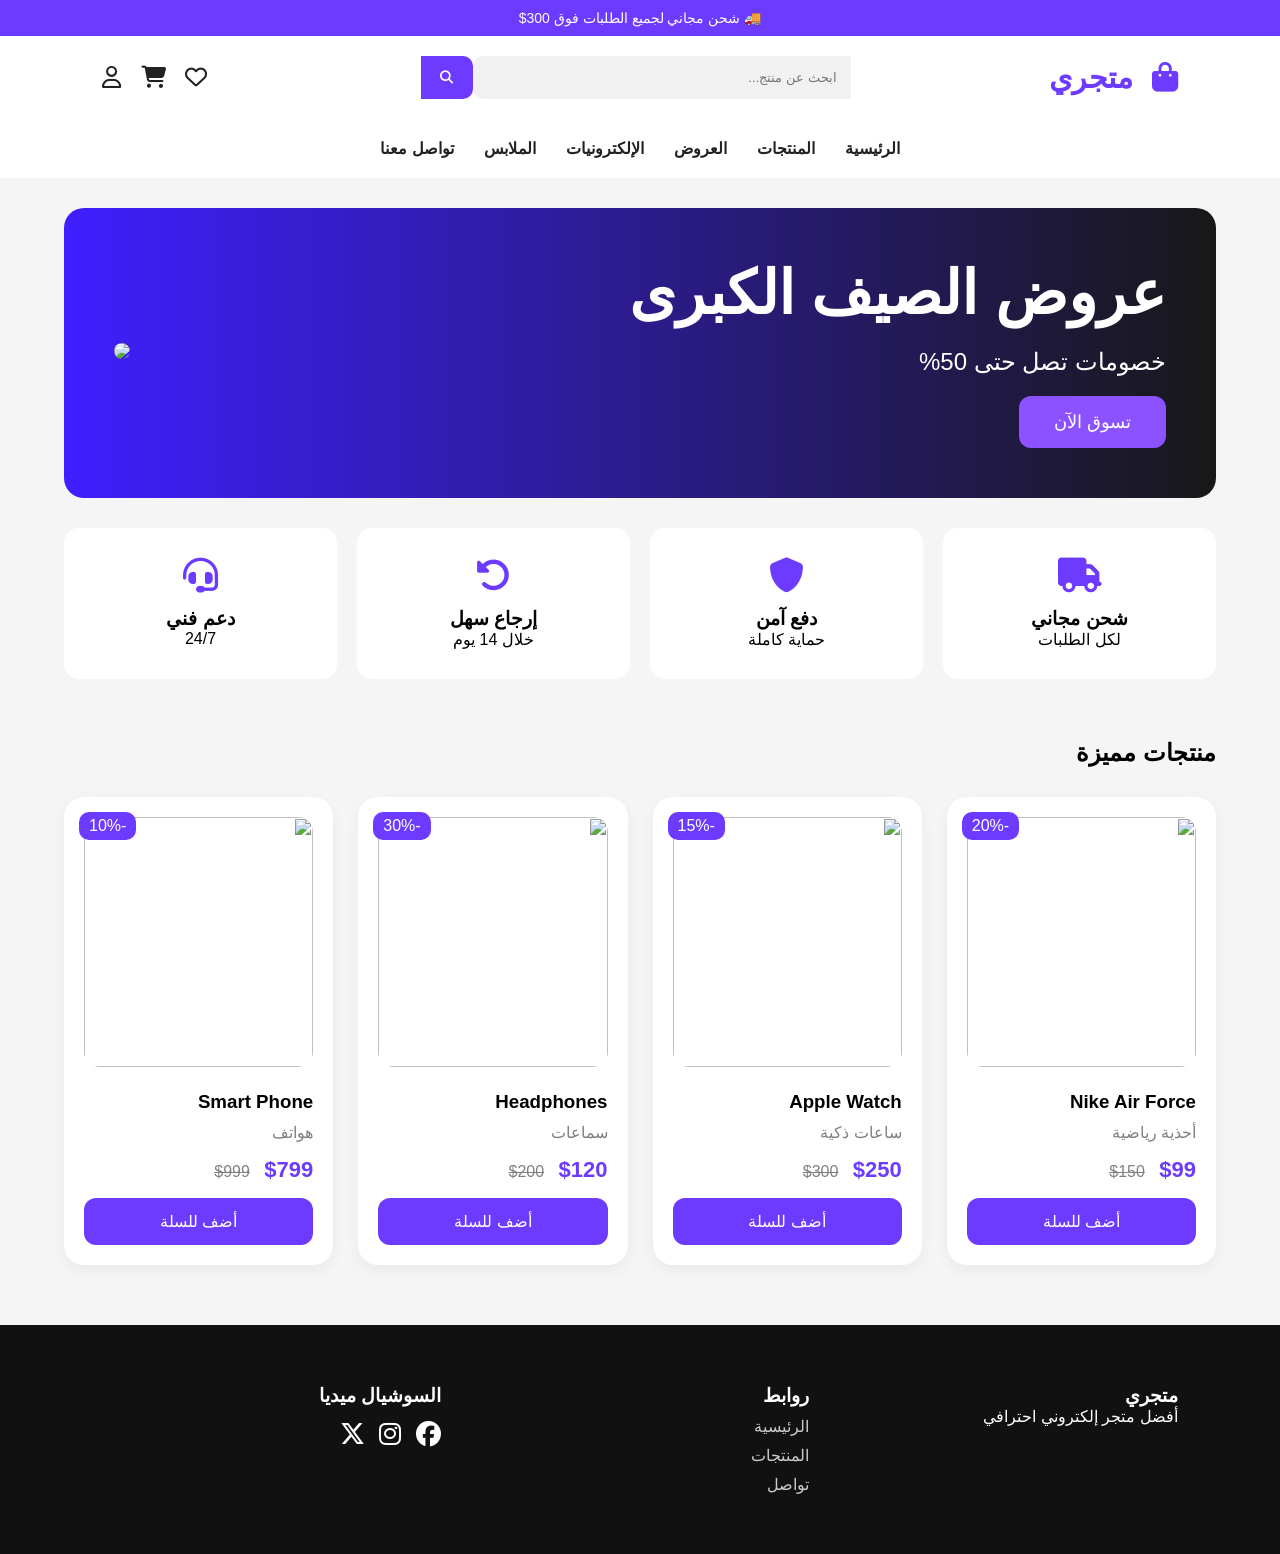
==== commit 32a0f185: "Update index.html" ====
--- a/index.html
+++ b/index.html
@@ -1,198 +1,237 @@
+<!-- index.html -->
 <!DOCTYPE html>
-<html lang="ar">
+<html lang="ar" dir="rtl">
 <head>
-<meta charset="UTF-8">
-<meta name="viewport" content="width=device-width, initial-scale=1.0">
-<title>متجر احترافي متطور</title>
-
-<style>
-*{margin:0;padding:0;box-sizing:border-box;font-family:Arial}
-body{background:#f5f5f5}
-
-/* الهيدر */
-header{
-background:#111;
-color:#fff;
-padding:15px 20px;
-display:flex;
-justify-content:space-between;
-align-items:center;
-flex-wrap:wrap;
-}
-
-header h1{font-size:22px}
-
-nav a{
-color:#fff;
-margin:0 10px;
-text-decoration:none;
-font-size:14px;
-}
-
-.cart{
-background:#ffcc00;
-color:#000;
-padding:6px 10px;
-border-radius:5px;
-font-weight:bold;
-}
-
-/* بانر */
-.hero{
-background:linear-gradient(120deg,#111,#333);
-color:white;
-text-align:center;
-padding:60px 20px;
-}
-
-.hero h2{font-size:30px;margin-bottom:10px}
-.hero p{opacity:0.8}
-
-/* المنتجات */
-.container{
-display:grid;
-grid-template-columns:repeat(auto-fit,minmax(220px,1fr));
-gap:15px;
-padding:20px;
-}
-
-.card{
-background:white;
-border-radius:12px;
-padding:10px;
-text-align:center;
-box-shadow:0 2px 10px rgba(0,0,0,0.1);
-transition:0.3s;
-}
-
-.card:hover{transform:scale(1.04)}
-
-.card img{
-width:100%;
-border-radius:10px;
-}
-
-.price{
-color:green;
-font-weight:bold;
-margin:5px 0;
-}
-
-button{
-background:#111;
-color:white;
-border:none;
-padding:8px 10px;
-border-radius:5px;
-cursor:pointer;
-}
-
-button:hover{background:#333}
-
-/* الفوتر */
-footer{
-background:#111;
-color:white;
-text-align:center;
-padding:20px;
-margin-top:20px;
-}
-
-/* السلة */
-#cartBox{
-position:fixed;
-bottom:20px;
-right:20px;
-background:white;
-padding:10px;
-border-radius:10px;
-box-shadow:0 0 10px rgba(0,0,0,0.2);
-width:200px;
-}
-
-#cartBox h4{margin-bottom:10px}
-
-</style>
-
+  <meta charset="UTF-8">
+  <meta name="viewport" content="width=device-width, initial-scale=1.0">
+  <title>متجري الاحترافي</title>
+
+  <!-- Icons -->
+  <link rel="stylesheet"
+  href="https://cdnjs.cloudflare.com/ajax/libs/font-awesome/6.5.1/css/all.min.css"/>
+
+  <!-- CSS -->
+  <link rel="stylesheet" href="style.css">
 </head>
+
 <body>
 
-<header>
-<h1>🛒 متجر احترافي</h1>
-
-<nav>
-<a href="#">الرئيسية</a>
-<a href="#products">المنتجات</a>
-<a href="#">تواصل</a>
+<!-- ================= TOP BAR ================= -->
+<div class="top-bar">
+  🚚 شحن مجاني لجميع الطلبات فوق 300$
+</div>
+
+<!-- ================= NAVBAR ================= -->
+<nav class="navbar">
+
+  <div class="logo">
+    <i class="fa-solid fa-bag-shopping"></i>
+    <span>متجري</span>
+  </div>
+
+  <div class="search-box">
+    <input type="text" placeholder="ابحث عن منتج...">
+    <button><i class="fa-solid fa-magnifying-glass"></i></button>
+  </div>
+
+  <div class="nav-icons">
+    <a href="#"><i class="fa-regular fa-heart"></i></a>
+    <a href="#"><i class="fa-solid fa-cart-shopping"></i></a>
+    <a href="#"><i class="fa-regular fa-user"></i></a>
+  </div>
+
 </nav>
 
-<div class="cart">السلة: <span id="count">0</span></div>
-</header>
-
+<!-- ================= MENU ================= -->
+<div class="menu">
+
+  <a href="#">الرئيسية</a>
+  <a href="#">المنتجات</a>
+  <a href="#">العروض</a>
+  <a href="#">الإلكترونيات</a>
+  <a href="#">الملابس</a>
+  <a href="#">تواصل معنا</a>
+
+</div>
+
+<!-- ================= HERO ================= -->
 <section class="hero">
-<h2>أفضل المنتجات بأفضل الأسعار</h2>
-<p>متجر حديث سريع واحترافي</p>
+
+  <div class="hero-text">
+    <h1>عروض الصيف الكبرى</h1>
+    <p>خصومات تصل حتى 50%</p>
+    <button>تسوق الآن</button>
+  </div>
+
+  <div class="hero-image">
+    <img src="https://images.unsplash.com/photo-1511707171634-5f897ff02aa9?q=80&w=1200&auto=format&fit=crop">
+  </div>
+
 </section>
 
-<section id="products" class="container">
-
-<div class="card">
-<img src="https://via.placeholder.com/300">
-<h3>ساعة ذكية</h3>
-<p class="price">25$</p>
-<button onclick="addToCart('ساعة ذكية')">أضف للسلة</button>
-</div>
-
-<div class="card">
-<img src="https://via.placeholder.com/300">
-<h3>سماعات</h3>
-<p class="price">15$</p>
-<button onclick="addToCart('سماعات')">أضف للسلة</button>
-</div>
-
-<div class="card">
-<img src="https://via.placeholder.com/300">
-<h3>هاتف</h3>
-<p class="price">120$</p>
-<button onclick="addToCart('هاتف')">أضف للسلة</button>
-</div>
-
-<div class="card">
-<img src="https://via.placeholder.com/300">
-<h3>لابتوب</h3>
-<p class="price">500$</p>
-<button onclick="addToCart('لابتوب')">أضف للسلة</button>
-</div>
+<!-- ================= FEATURES ================= -->
+<section class="features">
+
+  <div class="feature">
+    <i class="fa-solid fa-truck"></i>
+    <h3>شحن مجاني</h3>
+    <p>لكل الطلبات</p>
+  </div>
+
+  <div class="feature">
+    <i class="fa-solid fa-shield"></i>
+    <h3>دفع آمن</h3>
+    <p>حماية كاملة</p>
+  </div>
+
+  <div class="feature">
+    <i class="fa-solid fa-rotate-left"></i>
+    <h3>إرجاع سهل</h3>
+    <p>خلال 14 يوم</p>
+  </div>
+
+  <div class="feature">
+    <i class="fa-solid fa-headset"></i>
+    <h3>دعم فني</h3>
+    <p>24/7</p>
+  </div>
 
 </section>
 
-<div id="cartBox">
-<h4>🛒 السلة</h4>
-<ul id="cartList"></ul>
-</div>
-
+<!-- ================= PRODUCTS ================= -->
+<section class="products-section">
+
+  <div class="section-title">
+    <h2>منتجات مميزة</h2>
+  </div>
+
+  <div class="products">
+
+    <!-- PRODUCT -->
+    <div class="product-card">
+
+      <span class="sale">-20%</span>
+
+      <img src="https://images.unsplash.com/photo-1542291026-7eec264c27ff?q=80&w=800&auto=format&fit=crop">
+
+      <h3>Nike Air Force</h3>
+
+      <p class="category">أحذية رياضية</p>
+
+      <div class="price">
+        <span class="new-price">$99</span>
+        <span class="old-price">$150</span>
+      </div>
+
+      <button onclick="addToCart('Nike Air Force')">
+        أضف للسلة
+      </button>
+
+    </div>
+
+    <!-- PRODUCT -->
+    <div class="product-card">
+
+      <span class="sale">-15%</span>
+
+      <img src="https://images.unsplash.com/photo-1512496015851-a90fb38ba796?q=80&w=800&auto=format&fit=crop">
+
+      <h3>Apple Watch</h3>
+
+      <p class="category">ساعات ذكية</p>
+
+      <div class="price">
+        <span class="new-price">$250</span>
+        <span class="old-price">$300</span>
+      </div>
+
+      <button onclick="addToCart('Apple Watch')">
+        أضف للسلة
+      </button>
+
+    </div>
+
+    <!-- PRODUCT -->
+    <div class="product-card">
+
+      <span class="sale">-30%</span>
+
+      <img src="https://images.unsplash.com/photo-1505740420928-5e560c06d30e?q=80&w=800&auto=format&fit=crop">
+
+      <h3>Headphones</h3>
+
+      <p class="category">سماعات</p>
+
+      <div class="price">
+        <span class="new-price">$120</span>
+        <span class="old-price">$200</span>
+      </div>
+
+      <button onclick="addToCart('Headphones')">
+        أضف للسلة
+      </button>
+
+    </div>
+
+    <!-- PRODUCT -->
+    <div class="product-card">
+
+      <span class="sale">-10%</span>
+
+      <img src="https://images.unsplash.com/photo-1546868871-7041f2a55e12?q=80&w=800&auto=format&fit=crop">
+
+      <h3>Smart Phone</h3>
+
+      <p class="category">هواتف</p>
+
+      <div class="price">
+        <span class="new-price">$799</span>
+        <span class="old-price">$999</span>
+      </div>
+
+      <button onclick="addToCart('Smart Phone')">
+        أضف للسلة
+      </button>
+
+    </div>
+
+  </div>
+
+</section>
+
+<!-- ================= FOOTER ================= -->
 <footer>
-© 2026 متجر احترافي - جميع الحقوق محفوظة
+
+  <div class="footer-content">
+
+    <div>
+      <h3>متجري</h3>
+      <p>أفضل متجر إلكتروني احترافي</p>
+    </div>
+
+    <div>
+      <h3>روابط</h3>
+      <a href="#">الرئيسية</a>
+      <a href="#">المنتجات</a>
+      <a href="#">تواصل</a>
+    </div>
+
+    <div>
+      <h3>السوشيال ميديا</h3>
+
+      <div class="socials">
+        <i class="fa-brands fa-facebook"></i>
+        <i class="fa-brands fa-instagram"></i>
+        <i class="fa-brands fa-x-twitter"></i>
+      </div>
+
+    </div>
+
+  </div>
+
 </footer>
 
-<script>
-let count = 0;
-let cart = [];
-
-function addToCart(item){
-count++;
-document.getElementById('count').innerText = count;
-
-cart.push(item);
-
-let list = document.getElementById('cartList');
-let li = document.createElement('li');
-li.innerText = item;
-list.appendChild(li);
-
-alert(item + ' تمت إضافته للسلة 🛒');
-}
-</script>
+<script src="script.js"></script>
 
 </body>
 </html>
--- a/style.css
+++ b/style.css
@@ -0,0 +1,307 @@
+/* style.css */
+
+*{
+    margin:0;
+    padding:0;
+    box-sizing:border-box;
+    font-family:Arial;
+}
+
+body{
+    background:#f5f5f5;
+}
+
+/* TOP BAR */
+
+.top-bar{
+    background:#6c3bff;
+    color:white;
+    text-align:center;
+    padding:10px;
+    font-size:14px;
+}
+
+/* NAVBAR */
+
+.navbar{
+    background:white;
+    display:flex;
+    justify-content:space-between;
+    align-items:center;
+    padding:20px 8%;
+    box-shadow:0 2px 10px rgba(0,0,0,0.05);
+}
+
+.logo{
+    font-size:30px;
+    font-weight:bold;
+    color:#6c3bff;
+}
+
+.logo i{
+    margin-left:10px;
+}
+
+.search-box{
+    width:40%;
+    display:flex;
+}
+
+.search-box input{
+    width:100%;
+    padding:14px;
+    border:none;
+    background:#f1f1f1;
+    border-radius:10px 0 0 10px;
+    outline:none;
+}
+
+.search-box button{
+    border:none;
+    background:#6c3bff;
+    color:white;
+    width:60px;
+    border-radius:0 10px 10px 0;
+    cursor:pointer;
+}
+
+.nav-icons a{
+    color:#222;
+    margin-right:15px;
+    font-size:22px;
+    transition:0.3s;
+}
+
+.nav-icons a:hover{
+    color:#6c3bff;
+}
+
+/* MENU */
+
+.menu{
+    display:flex;
+    justify-content:center;
+    gap:30px;
+    padding:20px;
+    background:white;
+}
+
+.menu a{
+    text-decoration:none;
+    color:#222;
+    font-weight:bold;
+    transition:0.3s;
+}
+
+.menu a:hover{
+    color:#6c3bff;
+}
+
+/* HERO */
+
+.hero{
+    margin:30px auto;
+    width:90%;
+    background:linear-gradient(to left,#181818,#3f1fff);
+    border-radius:20px;
+    overflow:hidden;
+
+    display:flex;
+    align-items:center;
+    justify-content:space-between;
+
+    padding:50px;
+    color:white;
+}
+
+.hero-text h1{
+    font-size:60px;
+    margin-bottom:20px;
+}
+
+.hero-text p{
+    font-size:24px;
+    margin-bottom:20px;
+}
+
+.hero-text button{
+    background:#8c52ff;
+    color:white;
+    border:none;
+    padding:15px 35px;
+    border-radius:12px;
+    cursor:pointer;
+    font-size:18px;
+}
+
+.hero-image img{
+    width:450px;
+    border-radius:20px;
+}
+
+/* FEATURES */
+
+.features{
+    width:90%;
+    margin:auto;
+
+    display:grid;
+    grid-template-columns:repeat(auto-fit,minmax(200px,1fr));
+    gap:20px;
+}
+
+.feature{
+    background:white;
+    text-align:center;
+    padding:30px;
+    border-radius:15px;
+}
+
+.feature i{
+    font-size:35px;
+    color:#6c3bff;
+    margin-bottom:15px;
+}
+
+/* PRODUCTS */
+
+.products-section{
+    width:90%;
+    margin:60px auto;
+}
+
+.section-title{
+    margin-bottom:30px;
+}
+
+.products{
+    display:grid;
+    grid-template-columns:repeat(auto-fit,minmax(250px,1fr));
+    gap:25px;
+}
+
+.product-card{
+    background:white;
+    border-radius:20px;
+    padding:20px;
+    position:relative;
+    transition:0.3s;
+    box-shadow:0 5px 15px rgba(0,0,0,0.05);
+}
+
+.product-card:hover{
+    transform:translateY(-10px);
+}
+
+.product-card img{
+    width:100%;
+    height:250px;
+    object-fit:cover;
+    border-radius:15px;
+}
+
+.sale{
+    position:absolute;
+    top:15px;
+    left:15px;
+    background:#6c3bff;
+    color:white;
+    padding:5px 10px;
+    border-radius:10px;
+}
+
+.product-card h3{
+    margin-top:20px;
+}
+
+.category{
+    color:gray;
+    margin:10px 0;
+}
+
+.price{
+    margin:15px 0;
+}
+
+.new-price{
+    color:#6c3bff;
+    font-size:22px;
+    font-weight:bold;
+}
+
+.old-price{
+    text-decoration:line-through;
+    color:gray;
+    margin-right:10px;
+}
+
+.product-card button{
+    width:100%;
+    padding:14px;
+    border:none;
+    background:#6c3bff;
+    color:white;
+    border-radius:12px;
+    cursor:pointer;
+    font-size:16px;
+}
+
+/* FOOTER */
+
+footer{
+    background:#111;
+    color:white;
+    padding:60px 8%;
+}
+
+.footer-content{
+    display:grid;
+    grid-template-columns:repeat(auto-fit,minmax(250px,1fr));
+    gap:30px;
+}
+
+.footer-content a{
+    display:block;
+    color:#ccc;
+    text-decoration:none;
+    margin-top:10px;
+}
+
+.socials i{
+    font-size:25px;
+    margin-top:15px;
+    margin-left:10px;
+    cursor:pointer;
+}
+
+/* RESPONSIVE */
+
+@media(max-width:900px){
+
+.hero{
+    flex-direction:column;
+    text-align:center;
+}
+
+.hero-image img{
+    width:100%;
+    margin-top:30px;
+}
+
+.search-box{
+    display:none;
+}
+
+.navbar{
+    padding:20px;
+}
+
+.menu{
+    flex-wrap:wrap;
+}
+
+.hero-text h1{
+    font-size:40px;
+}
+
+}
